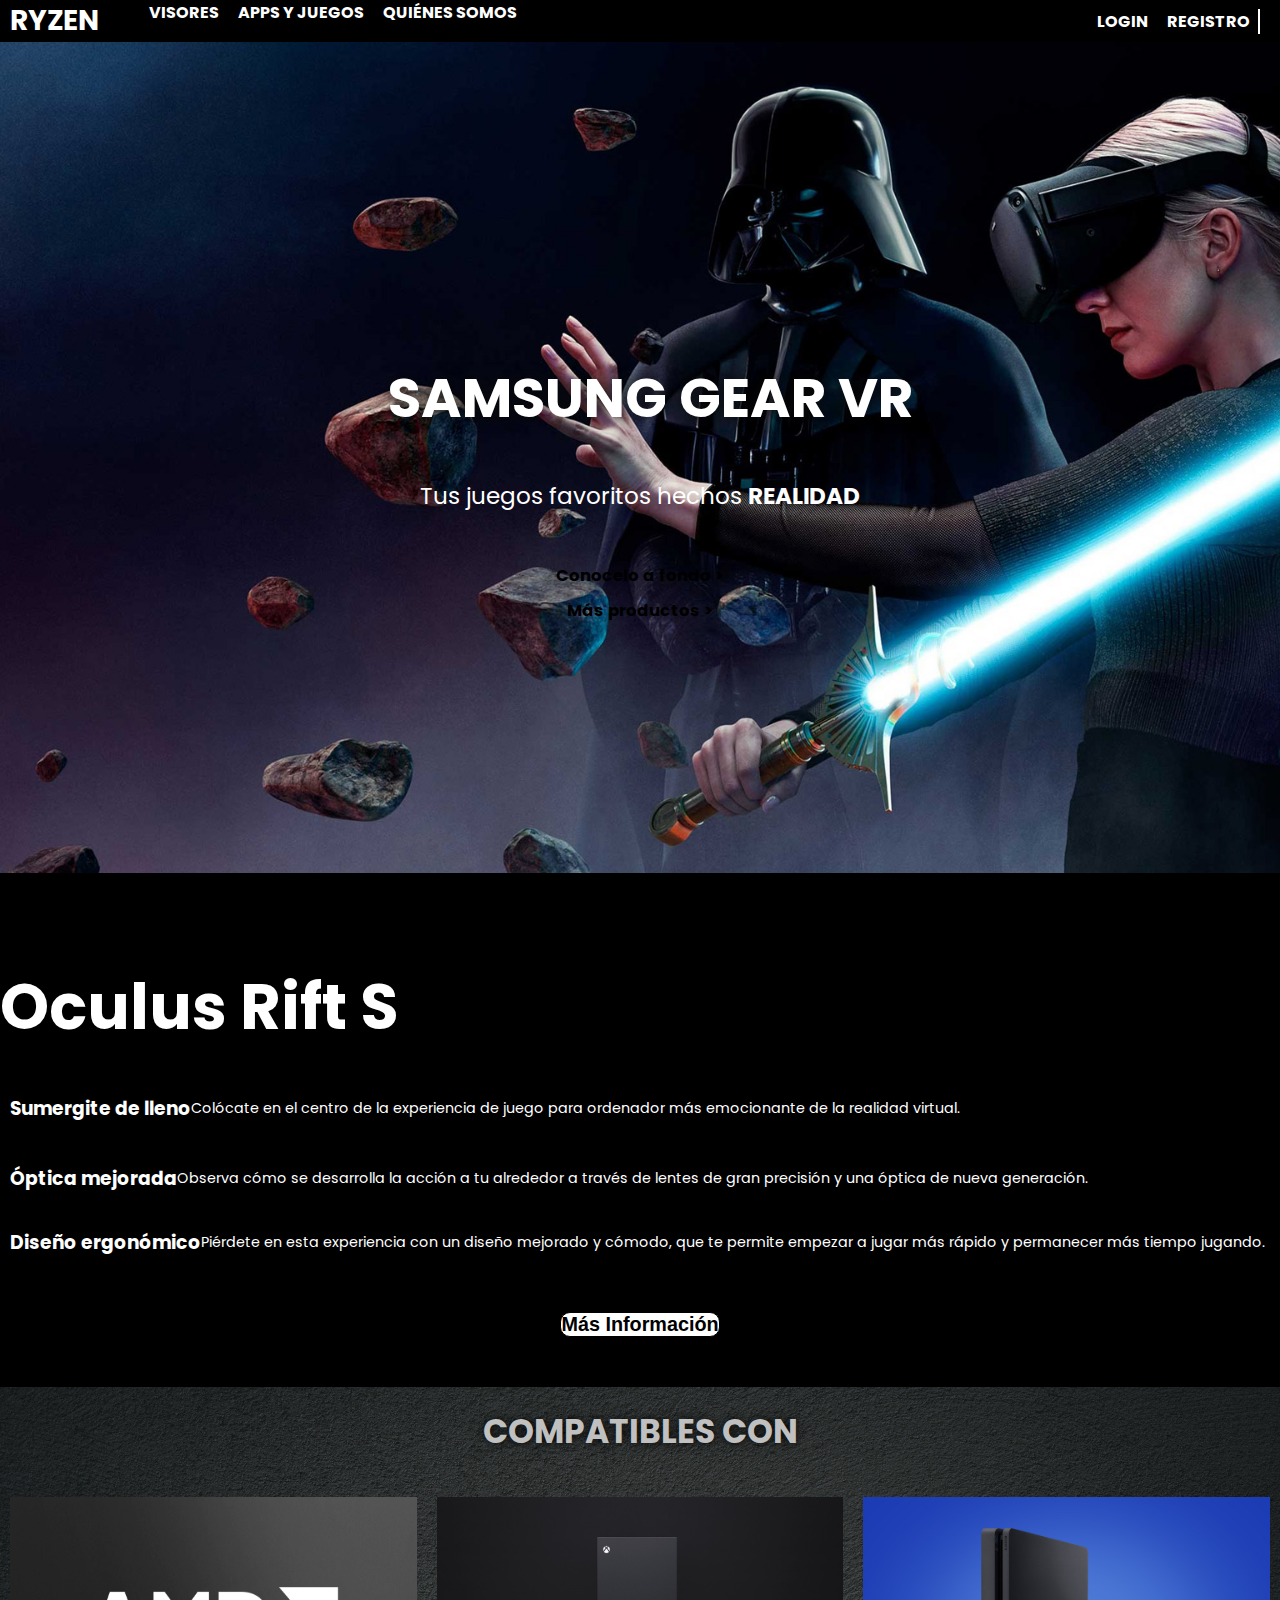
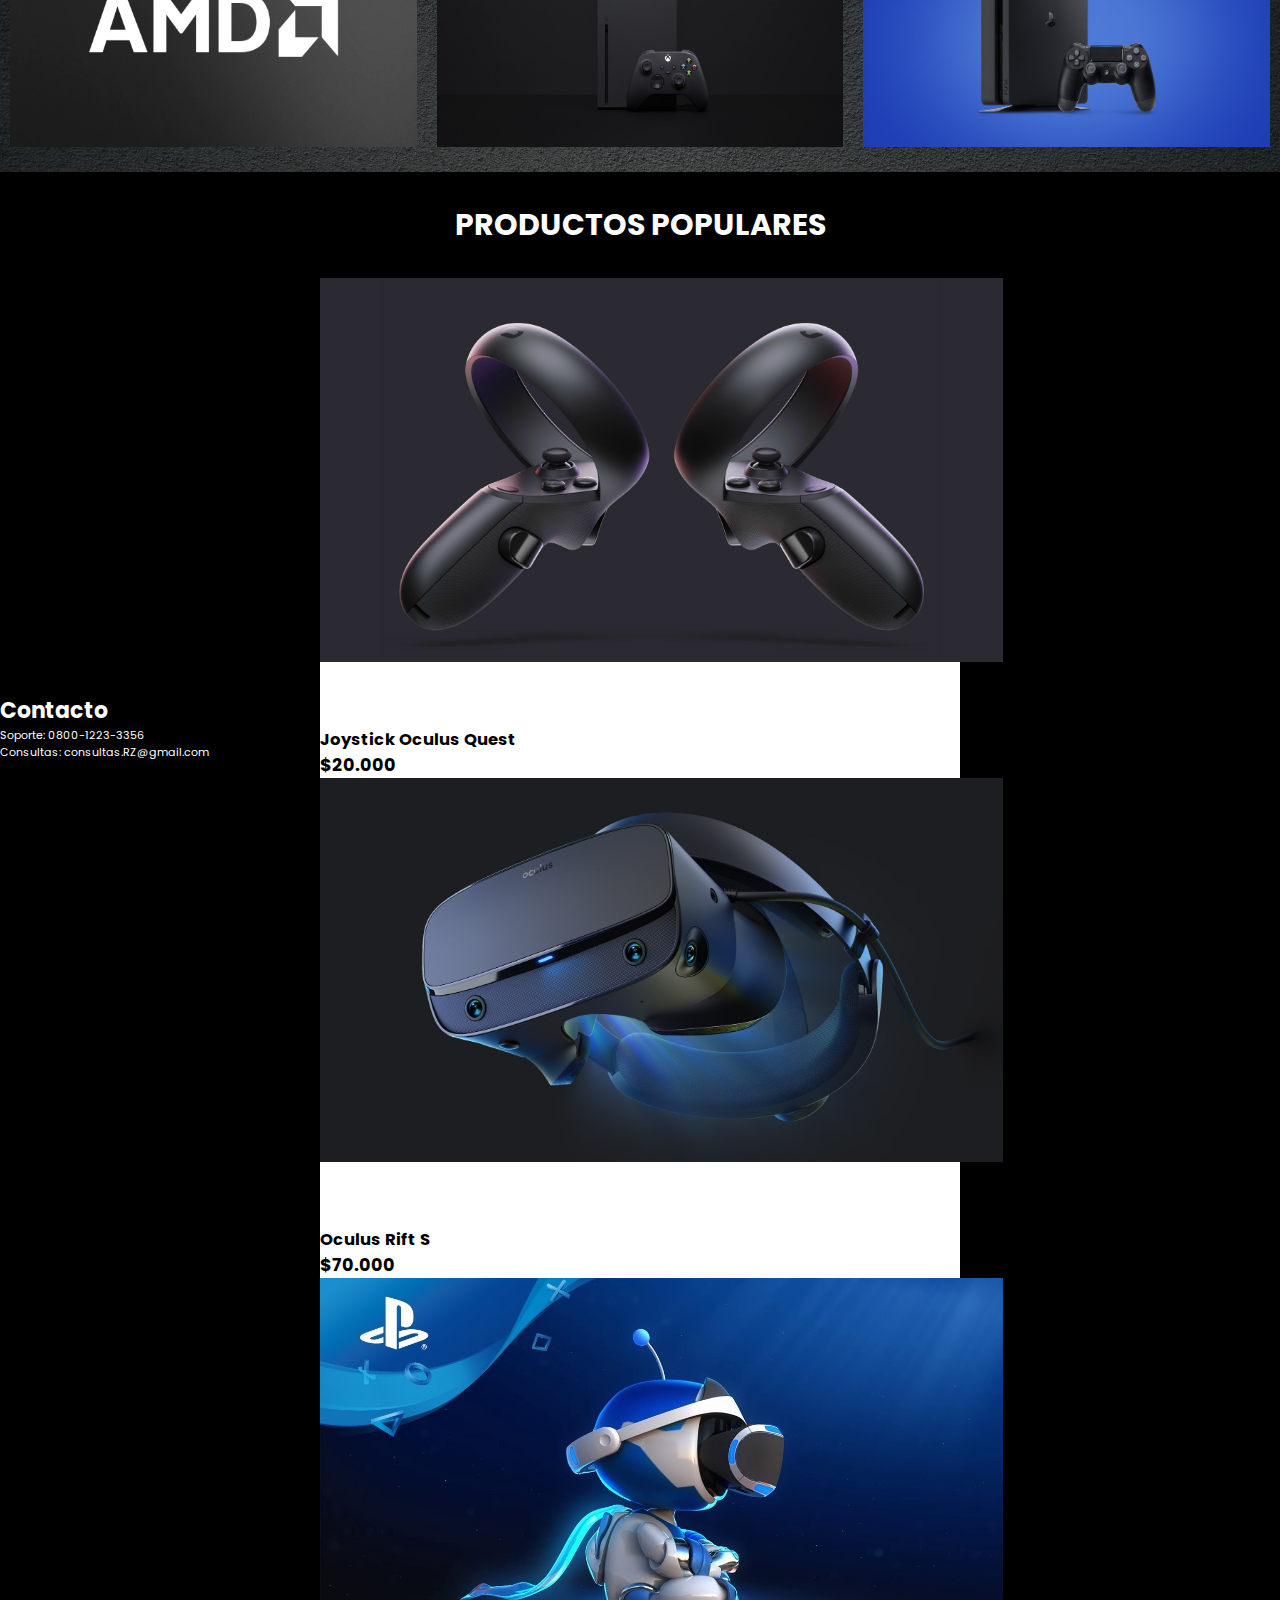
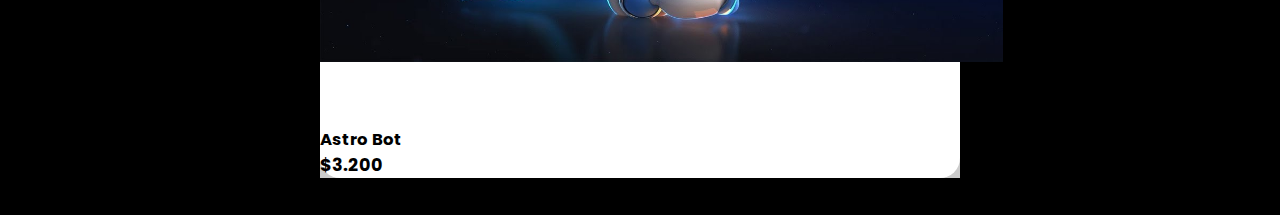
==== index.html @ 1e0616d5 "Incluida página de categoría junto a un producto." ====
<!doctype html>
<html lang="es">

<head>
    <!-- Required meta tags -->
    <meta charset="utf-8">
    <meta name="viewport" content="width=device-width, initial-scale=1, shrink-to-fit=no">

    <!-- Bootstrap CSS -->
    <script src="https://kit.fontawesome.com/d92a2a2802.js" crossorigin="anonymous"></script>
    
    <link rel="stylesheet" href="https://stackpath.bootstrapcdn.com/bootstrap/4.5.0/css/bootstrap.min.css"
    integrity="sha384-9aIt2nRpC12Uk9gS9baDl411NQApFmC26EwAOH8WgZl5MYYxFfc+NcPb1dKGj7Sk" crossorigin="anonymous">
    
    <link href="https://fonts.googleapis.com/css2?family=Poppins:wght@400;700&display=swap" rel="stylesheet">

    <!-- GSAP -->
    <script src="https://cdnjs.cloudflare.com/ajax/libs/gsap/2.1.2/TweenMax.min.js"></script>
    
    <link rel="stylesheet" href="./public/css/styleHome2.css">
    
    <title>RYZEN | Home</title>
</head>

<body>
    <!-- Header -->
    <header class='desktop-header' id='hero'>
        <div class='container col-xl-11 cabecera'>
            <nav class='row navbar navegacion navbar-dark'>
    
                <span class='logo'>
                    <p style='margin-bottom: 0;'><a href='/'>RYZEN</a></p>
                </span>
                <ul style='margin-bottom: 0;'>
                    <li class='nav-item active'><a href='/productos/visores'>VISORES</a></li>
                    <li class='nav-item'><a href='/productos/aplicaciones'>APPS Y JUEGOS</a></li>
                    <li class='nav-item'><a href='/quienes-somos'>QUIÉNES SOMOS</a></li>
                    <div class='underbar'></div>
                </ul>
            </nav>
            <span class='dos'>
                <span class='registro'>
                    <li><a href='/login'>LOGIN</a></li>
                    <li><a href='/registro'>REGISTRO</a></li>
                </span>
                <span class='iconos'>
                    <i class='fas fa-search' id='icon-search'></i>
                    <a href='/carrito'><i class='fas fa-shopping-cart'></i></a>
                </span>
            </span>
        </div>
    </header>
    
    <div id='container-search'>
        <input type='text' id='input-search' placeholder='¿Qué estás buscando?'>
    </div>
    
    <div id='box-search'>
        <ul>
            <li><a href='/productos/visores'><span class='iconos'><i class='fas fa-search'></i></span>Visores</a></li>
            <li><a href='/productos/aplicaciones'><span class='iconos'><i class='fas fa-search'></i></span>Aplicaciones</a>
            </li>
            <li><a href='/productos/aplicaciones'><span class='iconos'><i class='fas fa-search'></i></span>Juegos</a></li>
            <li><a href='/carrito'><span class='iconos'><i class='fas fa-search'></i></span>Carrito</a></li>
            <li><a href='/login'><span class='iconos'><i class='fas fa-search'></i></span>Login</a></li>
            <li><a href='/registro'><span class='iconos'><i class='fas fa-search'></i></span>Registro</a></li>
            <li><a href='/perfil'><span class='iconos'><i class='fas fa-search'></i></span>Perfil</a></li>
            <li><a href='/quienes-somos'><span class='iconos'><i class='fas fa-search'></i></span>Quienes Somos</a></li>
            <li><a href='/productos/1'><span class='iconos'><i class='fas fa-search'></i></span>Acer OJO 500</a></li>
            <li><a href='/productos/2'><span class='iconos'><i class='fas fa-search'></i></span>Oculus Rift S</a></li>
            <li><a href='/productos/3'><span class='iconos'><i class='fas fa-search'></i></span>Samsung Gear VR</a></li>
            <li><a href='/productos/4'><span class='iconos'><i class='fas fa-search'></i></span>Joystick Oculus Touch</a>
            </li>
            <li><a href='/productos/5'><span class='iconos'><i class='fas fa-search'></i></span>Astro Bot</a></li>
        </ul>
    </div>
    
    <div id='cover-container-search'>
    
    </div>

    <header class='mobile-header' id='hero'>
    
        <nav class='mobileNavbar navbar navbar-expand-lg'>
            <!-- navbar-light bg-light -->
            <a class='navbar-brand navLogo' href='/'>RYZEN</a>
    
            <span class='iconos' id='iconoMb'>
                <i class='fas fa-search' id='icon-search-mb'></i>
            </span>
    
            <button class='navbar-toggler' type='button' data-toggle='collapse' data-target='#navbarSupportedContent'
                aria-controls='navbarSupportedContent' aria-expanded='false' aria-label='Toggle navigation'>
                <i class='fas fa-bars'></i>
            </button>
    
            <div class='collapse navbar-collapse' id='navbarSupportedContent'>
                <ul class='navbar-nav mr-auto'>
                    <li class='nav-items active'>
                        <i class='fas fa-home'></i><a class='nav-link' href='/'>HOME <span
                                class='sr-only'>(current)</span></a>
                    </li>
                    <li class='nav-items'>
                        <i class='fas fa-sign-in-alt'></i><a class='nav-link' href='/login'>LOGIN</a>
                    </li>
                    <li class='nav-items'>
                        <i class='fas fa-user-plus'></i><a class='nav-link' href='/registro'>REGISTRO</a>
                    </li>
                    <li class='nav-items'>
                        <i class='fas fa-vr-cardboard'></i><a class='nav-link' href='categories-visors.html'>VISORES</a>
                    </li>
                    <li class='nav-items'>
                        <i class='fas fa-gamepad'></i><a class='nav-link' href='/productos/aplicaciones'>APPS Y JUEGOS</a>
                    </li>
                    <li class='nav-items'>
                        <i class='fas fa-briefcase'></i><a class='nav-link' href='/quienes-somos'> QUIÉNES SOMOS</a>
                    </li>
                    <li class='nav-items'>
                        <i class='fas fa-shopping-cart'></i><a class='nav-link' href='/carrito'> CARRITO</a>
                    </li>
                </ul>
            </div>
        </nav>
    </header>
    <div id='container-search-mb'>
        <input type='text' id='input-search-mb' placeholder='¿Qué estás buscando?'>
    </div>
    
    <div id='box-search-mb'>
        <ul>
            <li><a href='categories-visors.html'><span class='iconos'><i class='fas fa-search'></i></span>Visores</a></li>
            <li><a href='/productos/aplicaciones'><span class='iconos'><i class='fas fa-search'></i></span>Aplicaciones</a>
            </li>
            <li><a href='/productos/aplicaciones'><span class='iconos'><i class='fas fa-search'></i></span>Juegos</a></li>
            <li><a href='/carrito'><span class='iconos'><i class='fas fa-search'></i></span>Carrito</a></li>
            <li><a href='/login'><span class='iconos'><i class='fas fa-search'></i></span>Login</a></li>
            <li><a href='/registro'><span class='iconos'><i class='fas fa-search'></i></span>Registro</a></li>
            <li><a href='/perfil'><span class='iconos'><i class='fas fa-search'></i></span>Perfil</a></li>
            <li><a href='/quienes-somos'><span class='iconos'><i class='fas fa-search'></i></span>Quienes Somos</a></li>
            <li><a href='/productos/1'><span class='iconos'><i class='fas fa-search'></i></span>Acer OJO 500</a></li>
            <li><a href='/productos/2'><span class='iconos'><i class='fas fa-search'></i></span>Oculus Rift S</a></li>
            <li><a href='/productos/3'><span class='iconos'><i class='fas fa-search'></i></span>Samsung Gear VR</a></li>
            <li><a href='/productos/4'><span class='iconos'><i class='fas fa-search'></i></span>Joystick Oculus Touch</a>
            </li>
            <li><a href='/productos/5'><span class='iconos'><i class='fas fa-search'></i></span>Astro Bot</a></li>
        </ul>
    </div>
    
    <div id='cover-container-search-mb'>
    
    </div>
    <!-- /Header -->

    <!--home-->

    
    <!--banner-->
    <section class="firstContainer  container tamano-container">
        <div class="row">
            <div class="firstContainerRow col-12">
                <div class="firstContainerInfo col-lg-6">
                    <p class="banner-title"><i class="fas fa-vr-cardboard bannerIcon"></i>SAMSUNG GEAR VR</p>
                    <p class="col-12 col-lg-12 banner-txt">Tus juegos favoritos hechos <span style='font-weight: bold; color: white;'>REALIDAD</span></p>
                    <div class="banner-mi-container col-12 col-lg-12">
                        <span class="banner-mi col-6"><a href="/productos/3">Conocelo a fondo ></a></span>
                        <span class="banner-mi col-6"><a href="/productos/visores">Más productos ></a></span>
                    </div>
                </div>
                <div class="firstContainerImg">
                <img class="banner-img col-12 " /*src="./img/gearvrblack3.webp"*/ alt="">
                </div>
            </div>
        </div>
    </section>
    <!-- Producto Nuevo -->
    <section class="secondContainer container">
        <div class="row">
            <img class="col-12 col-md-8 col-lg-6" src="https://i.pinimg.com/originals/ff/bc/ae/ffbcae664c8200fb9d334b8973d6cc54.png" alt="">
            <div class="secondContainerInfo col-12 col-lg-6">
                <p class="producto-home-nom col-12">Oculus Rift S</p>
                <div class="secondDescription">
                    <div class="secondDescriptionContainers">
                    <h4 class="secondDescriptionTitles col-12">Sumergite de lleno</h4>
                    <p class="col-10">Colócate en el centro de la experiencia de juego para ordenador más emocionante de la realidad virtual.</p>
                    <img src="./img/visorIcon.png" class="secondContainerIcons col-2" alt=""><br>
                    </div>
                    <div class="secondDescriptionContainers"> 
                    <h4 class="secondDescriptionTitles col-12">Óptica mejorada</h4>
                    <p class="col-10">Observa cómo se desarrolla la acción a tu alrededor a través de lentes de gran precisión y una óptica de nueva generación.</p>
                    <img src="./img/eyeIcon.png" class="secondContainerIcons col-2" alt=""><br>
                    </div>
                    <div class="secondDescriptionContainers">
                    <h4 class="secondDescriptionTitles col-12">Diseño ergonómico</h4>
                    <p class="col-10">Piérdete en esta experiencia con un diseño mejorado y cómodo, que te permite empezar a jugar más rápido y permanecer más tiempo jugando.</p>
                    <img src="./img/joystickIcon.png" class="secondContainerIcons col-2" alt="">
                    </div>
                </div><br>
                <div class="btn-mf">
                    <a href="/productos/2"><button type="button" class="btn btn-mi">Más Información</button></a>
                </div>
            </div>
        </div>
    </section>
    <!-- Compatibilidad -->
    <section class="container tamano-container compatibilidad">
        <div class="compatibleContainer">
            <div>
                <h2 class="subH2">Compatibles con</h2>
            </div>
            <div class="content-1">
                <div class="card">
                    <div class="imgBx" data-text="PC">
                        <img src="./public/img/AMD.webp">
                    </div>
                </div>
                <div class="card">
                    <div class="imgBx" data-text="PC">
                        <img src="./public/img/xboxfront1.jpg">
                    </div>
                </div>
                <div class="card">
                    <div class="imgBx" data-text="PC">
                        <img src="./public/img/NEWPS4.jpg">
                    </div>
                </div>
            </div>
        </div>
    </section>
    
    <!--Carrusel-->
    <section class="container carouselContainer tamano-container">
        <h2 class="subH2">Productos Populares</h2>
        <div class="carouselIndex">
            <div id="carouselExampleCaptions" class="carousel slide" data-ride="carousel">
                <ol class="carousel-indicators">
                    <li data-target="#carouselExampleCaptions" data-slide-to="0" class="active"></li>
                    <li data-target="#carouselExampleCaptions" data-slide-to="1"></li>
                    <li data-target="#carouselExampleCaptions" data-slide-to="2"></li>
                </ol>
                <div class="carousel-inner tamano-container">
                    <div class="carousel-item active">
                        <img src="./public/img/T11.jpg" class="d-block w-100" alt="...">
                        <div class="carousel-caption">
                            <h2>Joystick Oculus Quest</h2>
                            <p>$20.000</p>
                        </div>
                    </div>
                    <div class="carousel-item">
                        <img src="./public/img/nuevoS.jpg" class="d-block w-100" alt="...">
                        <div class="carousel-caption">
                            <h2>Oculus Rift S</h2>
                            <p>$70.000</p>
                        </div>
                    </div>
                    <div class="carousel-item">
                        <img src="./public/img/astrobot11.jpg" class="d-block w-100" alt="...">
                        <div class="carousel-caption">
                            <h2>Astro Bot</h2>
                            <p>$3.200</p>
                        </div>
                    </div>
                </div>
                <a class="carousel-control-prev" href="#carouselExampleCaptions" role="button" data-slide="prev">
                    <span class="carousel-control-prev-icon" aria-hidden="true"></span>
                    <span class="sr-only">Previous</span>
                </a>
                <a class="carousel-control-next" href="#carouselExampleCaptions" role="button" data-slide="next">
                    <span class="carousel-control-next-icon" aria-hidden="true"></span>
                    <span class="sr-only">Next</span>
                </a>
            </div>
        </div>
    </section>

    <!--footer-->

    <section class='container contactContainer col-12'>
        <div class='row'>
            <div class='col-12 contactDiv'>
                <div class='contactData'>
                    <h2 class='contacto'>Contacto</h2>
                    <ul>
                        <li class='contactInfo'>Soporte: 0800-1223-3356</li>
                        <li class='contactInfo'>Consultas: consultas.RZ@gmail.com</li>
                    </ul>
                </div>
                <div class='redesData'>
                    <a class='linkIg' href='https://www.instagram.com/ryzen_vr/'>
                        <i class='fab fa-instagram'></i>
                    </a>
                    <a class='linkIg' href=''><i class='fab fa-twitter-square'></i></a>
                    <a class='linkIg' href=''><i class='fab fa-facebook-square'></i></a>
                </div>
            </div>
        </div>
    </section>

    <!--/footer-->

    <!-- Optional JavaScript -->
    <!-- jQuery first, then Popper.js, then Bootstrap JS -->
    
    <script src="https://code.jquery.com/jquery-3.5.1.slim.min.js"
    integrity="sha384-DfXdz2htPH0lsSSs5nCTpuj/zy4C+OGpamoFVy38MVBnE+IbbVYUew+OrCXaRkfj"
    crossorigin="anonymous"></script>
    <script src="https://cdn.jsdelivr.net/npm/popper.js@1.16.0/dist/umd/popper.min.js"
    integrity="sha384-Q6E9RHvbIyZFJoft+2mJbHaEWldlvI9IOYy5n3zV9zzTtmI3UksdQRVvoxMfooAo"
    crossorigin="anonymous"></script>
    <script src="https://stackpath.bootstrapcdn.com/bootstrap/4.5.0/js/bootstrap.min.js"
    integrity="sha384-OgVRvuATP1z7JjHLkuOU7Xw704+h835Lr+6QL9UvYjZE3Ipu6Tp75j7Bh/kR0JKI"
    crossorigin="anonymous"></script>
    <script src="./public/js/home.js"></script>
    <script src="./public/js/search.js"></script>


    <script text="text/javascript">

        TweenMax.from('.container.col-xl-11.cabecera', 2, {
            delay: 0.5,
            opacity: 0,
            scale: 0,
            ease: Power3.easeInOut
        });

        TweenMax.from('.banner-title', 2, {
            delay: 0.8,
            opacity: 0,
            x: -50,
            ease: Expo.easeInOut
        })

        TweenMax.from('.sub-headline', 2, {
            delay: 0.8,
            // opacity: 0,
            // x: 20,
            //width: 0,
            scale: 0,
            ease: Power3.easeInOut
        });

        TweenMax.from('.btn.cta-btn', 2, {
            delay: 0.5,
            opacity: 0,
            scale: 0,
            ease: Power3.easeInOut
        })

        TweenMax.from('.col-12.col-lg-12.banner-txt', 2, {
            delay: 0.8,
            opacity: 0,
            y: -20,
            ease: Expo.easeInOut
        });

        TweenMax.from('.banner-mi.col-6', 2, {
            delay: 0.8,
            opacity: 0,
            y: 20,
            ease: Expo.easeInOut
        });

        TweenMax.from('.last-title', 2, {
            delay: 0.8,
            opacity: 0,
            y: 20,
            ease: Expo.easeInOut
        })

    </script>

</body>
</html>
---- public/css/styleHome2.css ----
* {
    list-style: none;
    padding: 0;
    margin: 0;
    box-sizing: border-box;
    color: black;
}

a:link, a:visited, a:active {
    text-decoration:none;
}

body {
    background: black;
    background-attachment: fixed;
    font-family: 'Poppins', sans-serif;
    scroll-behavior: smooth;
    /*cursor: none;*/
}

html{
    font-size: 11px;
}

/* Cards */

.card{
    position: relative;
    height: 250px;
    background: #fff;
    display: flex;
    width: 45%;
    margin: 10px;
}

.card .imgBx{
    /*position: absolute;*/
    top: 0;
    left: 0;
    width: 100%;
    height: 100%;
    background: #333;
    /* z-index: 1; */
    display: flex;
    justify-content: center;
    align-items: center;
    overflow: hidden;
    transition: 0.5s ease-in-out;
}


.card .imgBx:before{
    /*content: attr(data-text);*/
    position: absolute;
    bottom: 0;
    left: 0;
    width: 100%;
    text-align: center;
    font-size: 6em;
    color: rgba(255, 255, 255, .05);
    font-weight: 700;
}

.card .imgBx img{
    width: 100%;
    height: 100%;
}

/*.card .content{
    position: absolute;
    right: 0;
    width: calc(100% - 75px);
    height: 100%;
    padding: 20px;
    display: flex;
    justify-content: center;
    align-items: center;
}*/

.content-1{
    display: flex;
}

@media (max-width: 992px){
    /*.container{
        width: 100%;
        flex-direction: column;
        align-items: center;
    }*/
    .card{
       width: 400px; 
    }
}

@media (max-width: 768px){
   .card{
       /* max-width: 300px; */
       width: 100%;
       flex-direction: column;
       height: auto;
   }
   .card .imgBx{
       position: relative;
   }
   .card .imgBx,
   .card:hover .imgBx{
       width: 100%;
       height: 200px;
       left: 0;
   }
   .container .card .content{
      position: relative;
      width: 100%; 
   }
}

/* Cursor Estiles */

.cursor{
    position: fixed;
    width: 50px;
    height: 50px;
    border: 2px solid #fff;
    border-radius: 50%;
    left: 0;
    top: 0;
    pointer-events: none;
    transform: translate(-50%, -50%);
    transition: .1s;
}

.cursor2{
    position: fixed;
    width: 8px;
    height: 8px;
    background-color: #fff;
    border-radius: 50%;
    left: 0;
    top: 0;
    pointer-events: none;
    transform: translate(-50%, -50%);
    transition: .15s;
}

/*.container.tamano-container.compatibilidad:hover ~ .cursor{
    background-color: transparent;
    border-color: black;
}    
.container.tamano-container.compatibilidad:hover ~ .cursor2{
    background-color: black;
}*/

@keyframes fadeIn {
0% {opacity:0;}
100% {opacity:1;}
}

/* DESKTOP HEADER BEGINS */

.cabecera {
    display: flex;
    flex-wrap: wrap;
    justify-content: space-between;
    font-weight: bold;
    color: white;
    font-size: 16px;
}

.cabecera a{
    color: white;
    position: relative;
}

.cabecera p,li{
    font-family: 'Poppins', sans-serif;
     color: white;
}

.cabecera p{
    font-size: 28px;
}

.logo{
    margin-left: 10px;
}

.logo a{
    text-decoration: none;
}

.navegacion {
    display: flex;
}

.navegacion ul li{
    justify-content: center;
}
.navegacion li a::after, .navegacion li a::before {
        content: "";
        position: absolute;
        bottom: -3px;
        width: 0;
        height: 1.5px;
        margin: 5px 0 0;
        transition: all 0.2s ease-in-out;
        transition-duration: 0.5s;
        opacity: 0;
        background: rgba(255,255,255,0.9);
}
.navegacion li a::after {
        right: 0;
}
.navegacion li a::before {
        left: 0;
}
.navegacion li a:hover::before{
        width: 50%;
        opacity: 1;
}
.navegacion li a:hover::after{
        width: 50%;
        opacity: 1;
}
.navegacion li{
    list-style: none;
    display: inline;
    padding: 8px;
    text-align: center;
}

.registro li{
    list-style: none;
    display: inline-flex;
    padding: 8px;
}

div .dos{
    display: inline-flex;
    /*margin-top: -11px;*/
    align-items: center;
}

div .iconos{
    border-left: 2px solid white;
    /*margin-left: 10px;*/
}

div .iconos i{
    margin-left: 10px;
}

.iconos i{
    color: white;
}

/*Buscador*/

#container-search{
    position: fixed;
    top: -84px; 
    width: 100%;
    background-color: black;
    padding: 20px;
    z-index: 9;
    transition: all 600ms;
}

#container-search input{
    display: block;
    width: 100%;
    margin: auto;
    padding: 10px;
    font-size: 12px;
    outline: 0;
}

#icon-search{
    cursor: pointer;
}

#box-search{
    position: fixed;
    top: 130px;
    width: 100%;
    z-index: 8;
    background-color: black;
    display: none;
}

#box-search li a{
    display: block;
    width: 100%;
    color: white;
    padding: 12px 20px;
}

#box-search li a:hover{
    background-color: grey;
}

#box-search li a i{
    margin-right: 5px;
}

#cover-container-search{
    width: 100%;
    height: 100%;
    position: fixed;
    left: 0;
    background: rgba(0, 0, 0, 0.5);
    z-index: 7;
    display: none;
}


/* DESKTOP HEADER ENDS */

/* MOBILE HEADER */
.mobile-header{
    display: none;
}

.mobileNavbar{
    background: black;
    font-size: 16px;
    font-weight: bolder;
}

.mobileNavbar a{
    color: white;
}

.navLogo{
    font-size: 28px;
    font-weight: bold;
    padding: 0;
    margin: 0;
    text-decoration: none;
    margin-left: 10px;
}

.navbar-nav{
    margin-left: 10px;
}

.navbar-toggler{
    margin-right: px;
}

.fa-bars{
    background: black;
    font-size: 25px;
    color: white;
}

.nav-items{
    display: flex;
    align-items: center;
}

.nav-items a{
    margin-left: 10px;
}

.nav-items i{
    color: white;
}

.userLogged{
    text-transform: uppercase;
}

#container-search-mb {
    position: fixed;
    top: -84px; 
    width: 100%;
    background-color: black;
    padding: 20px;
    z-index: 9;
    transition: all 600ms;
}

#container-search-mb input {
    display: block;
    width: 100%;
    margin: auto;
    padding: 10px;
    font-size: 12px;
    outline: 0;
}

#icon-search-mb {
    cursor: pointer;
}

#iconoMb {
    position: relative;
    margin-left: auto;
}

#box-search-mb {
    position: fixed;
    top: 130px;
    width: 100%;
    z-index: 8;
    background-color: black;
    display: none;
}

#box-search-mb li a{
    display: block;
    width: 100%;
    color: white;
    padding: 12px 20px;
}

#box-search-mb li a:hover{
    background-color: grey;
}

#box-search-mb li a i{
    margin-right: 5px;
}

#cover-container-search-mb{
    width: 100%;
    height: 100%;
    position: fixed;
    left: 0;
    background: rgba(0, 0, 0, 0.5);
    z-index: 7;
    display: none;
}
/* MOBILE HEADER ENDS */


/* .contactContainer{
    margin-top: 20px;
    margin-bottom: 20px;
    padding-top: 15px;
    padding-bottom: 15px;
    max-width: 95%;
} */

.contactDiv {
    display: flex;
    flex-wrap: wrap;
    align-items: center;
    justify-content: space-between;
}
.contactContainer{
    padding-top:10px;
}
.iconoIg {
    height: 90px;
    width: 90px;
}

.tamano-container {
    background-color: white;
    border-radius: 20px;
    margin-bottom: 20px;
    padding-bottom: 15px;
    color: black;
    max-width: 100%;
    border-radius: 0px;
}

.tamano-container ul li{
    color: black;
}

.firstContainer{
    background: url('../img/NEWVR00.jpg');
    background-attachment: fixed;
    background-position: center;
    background-size: cover;
    padding-top: 15px;
}

.firstContainerRow{
    display: flex;
    flex-direction: row-reverse;
    flex-wrap: wrap-reverse;
    width: 100vw;
    justify-content: center;
    align-content: center;
    height: 86vh;
}

.firstContainerInfo{
    width: 100vw;
}

.firstContainerImg{
    display: flex;
    justify-content: center;
    align-items: center;
}

.firstContainerImg img{
    width: 100%;
}

.bannerIcon{
    color: white;
    margin-right: 20px;
    display: none !important;
}

.banner-txt {
    color: white;
    text-align: center;
    font-size: 1.8rem;
    width: 100vw;
}

.banner-title{
    text-align: center;
    font-weight: bold;
    font-size: 2.7rem;
    padding-top: 5%;
    color: white;
    text-shadow: 0 0 15px #0a0a0a;
}

.banner-mi{
    display: block;
    width: 100vw;
    font-size: 10px;
    text-align: center;
}

.banner-mi-container{
    display: flex;
    flex-wrap: wrap;
    width: 100vw;
}

.banner-mi a{
    /* color: rgb(86, 158, 230); */
    /*color: rgb(21, 90, 160);*/
    font-weight: bold;
    width: 100vw;
    /* background: rgba(0, 0, 0, 0.1);
    border-radius: 10px;
    padding: 10px; */
    /* text-shadow: 0 0 5px white; */
}

.secondContainerInfo{
    display: flex;
    flex-wrap: wrap;
}

.producto-home-nom {
    text-align: right;
    font-size: 4rem; 
    color: white;
    font-weight: bold;
    margin-top: 20px;
    margin-bottom: 20px;
    display: flex;
    justify-content: center;
}

.secondDescription{
    color: white;
    text-align: justify;
    font-size: 1.2rem;
    display: flex;
    flex-wrap: wrap;
    align-items: center;
}

.secondDescriptionContainers{
    display: flex;
    flex-wrap: wrap;
    align-items: center;
    padding: 10px;
    margin-top: 5px;
    margin-bottom: 5px;
}
.secondDescriptionContainers p{
    margin-bottom: 0px;
}

.secondDescriptionTitles{
    color: white;
    text-align: center;
    font-weight: bold;
    font-size: 1.7rem;
}

.secondContainerIcons{
    border-radius: 50%;
    padding: 10px;
    /* border: 2px solid grey; */
    display: flex;
}

.secondDescription p{
    color: white;
}

.producto-home-desc {
    color: black;
}

.compatibilidad {
    color: black;
    margin-top: 20px;
    background: white;
    margin-bottom: 0px;
    padding-left: 0px;
    padding-right: 0px;
    background: URL('../img/background11.jpg');
    background-size: cover;
}

.carouselContainer{
    background: url('../img/background2.jpg');
    background-attachment: fixed;
    background-position: center;
    background-size: cover;
    margin-bottom: 0px;
}

.carouselIndex{
    width: 50vw;
    margin-left: auto;
    margin-right: auto;
}
.carouselIndex .tamano-container{
    padding-bottom: 0px;
}
.carousel-inner{
    background-color: #fff;
    border-radius: 20px;
}

.fa-star{
    color: white;
}

.carouselContainer .subH2{
    color: white;
    padding-top: 30px;
    width: 100%;
    text-shadow: 0 0 18px #0a0a0a;
}

.carousel-caption h2, .carousel-caption p{
    font-weight: bold;
    font-size: rem;
    color: black;
    background: rgba(255, 255, 255, 0.8);
}

.carousel-caption{
    margin-top: 60px;
}

.subH2 {
    font-size: 3.7rem;
    text-align: center;
    font-weight: bold;
    color: silver;
    margin-bottom: 3%;
    margin-bottom: 30px;
    padding-top: 20px;
    text-shadow: 0 0 10px black;
    text-transform: uppercase;
}

.contacto{
    text-align: left;
    font-size: 2rem; 
    color: white;
    font-weight: bold;
}

/* .contactInfo{
    font-size: 1.3rem;
} */

.producto-home-desc p {
    text-align: center;
}

/* Estilos de las fotos compatibles con */
 .col-4{
     object-fit: cover;
     border-radius: 10px;
}

 .col-12{
     object-fit: contain;
}


.btn-mf {
    display: block;
    width: 100vw;
    justify-content: center;
    text-align: center;
    align-self: center;
    align-items: center;
    align-content: center;
}

.btn-mi{
    font-size: 1.8rem;
    background: white;
    color: black;
    font-weight: bold;
    border: 1px solid black;
    border-radius: 10px;
}

.btn-mi:hover{
    background: black;
    color: white;
    border: 1px solid black;
    transition: all 0.3s ease 0s;
}

.carousel-item{
    color: black;
}

.carousel-item img{
    height: 30vw;
}

.linkIg .fab{
    color: white;
    font-size: 3.5rem;
    margin-right:5px;
}

/* Medias Queries */

@media (min-width: 320px){
    .subH2{
        font-size: 3rem;
    }
    .carouselContainer .subH2{
        font-size: 19px;
    }
}

@media (max-width: 337px){
    .producto-home-nom {
        font-size: 3.5rem;
        display: flex;
        justify-content: center;
    }   
    .secondDescription {
        font-size: 1.19rem;
    }
    .banner-mi{
        font-size: 0.93rem;
    }
}
@media (min-width:350px){
    .banner-title{
        font-size: 3rem;   
    }
    .banner-mi{
        font-size: 1.19rem;
    }
}
@media (max-width: 380px){
    .contactDiv {
        display: block;
        align-items: center;
    }
}

@media (min-width: 425px){
    .subH2{
        font-size: 3rem;
    }
    .carouselContainer .subH2{
        font-size: 26px;
    }
}

@media (max-width: 450px){
    .carouselIndex{
        width: 90vw;
    }
    .carousel-item img{
        height: 50vh;
    }
}

@media (min-width: 487px){
    .logo{
        margin-right: 3.7rem;
    }
    .carouselContainer .subH2{
        font-size: 30px;
    }
}

@media (max-width: 750px){
    .carousel-item img{
    width: 100vw;
}
    .content-1{
    align-items: center;
    flex-direction: column;
}
    .card .imgBx img {
        width: 100%;
    }
}
@media (max-width:991px){
    .mobile-header{
        display: block!important;
    }
    .desktop-header{
        display: none!important;
    }
    .secondDescriptionContainers{
    margin-top: 10px;
    margin-bottom: 10px;
    }
    .secondContainerIcons{
        padding: 0px;
    }
}

@media (min-width: 992px){
    .firstContainerRow{
        display: flex;
        flex-direction: initial;
        flex-wrap: initial;
        width: 100vw;
        height: 89vh;
    }
    .firstContainer row{
        margin-left: auto;
        margin-right: auto;
    }
    .firstContainerInfo{
        flex-direction: column;
        align-self: center;
    }
    .firstContainerInfo p{
        /*margin-top: 40px;*/
        margin-bottom: 40px;
    }
    .banner-mi{
        margin-top: 10px;
        font-size: 1.5rem;
    }
    .banner-mi a:hover{
    background: rgb(21, 90, 160);
    color: WHITE;
    text-shadow: 0 0 15px #00f3ff;
    text-decoration: none;
    border-radius: 10px;
    padding: 10px;
    transition: all 0.3s ease 0s;
    }
    .btn-mi:hover{
    transition: all 0.3s ease 0s;
    
    }
    .banner-title{
        font-size: 4.3rem;
    }
    .banner-txt{
        font-size: 1.9rem;
    }
    .secondDescription{
        font-size: 1.3rem;
        line-height: 2.5rem;
    }
    .secondDescriptionContainers:hover {
   
    background: rgba(255, 255, 255, 0.09);
    border-radius: 5px;
    }
    .secondDescriptionContainers:hover p{
    text-shadow: 0 0 5px white;
    }
    .producto-home-nom{
        font-size: 4.7rem;
    }
    .compatibleContainer{
    /*width: 50vw;*/
    margin-left: auto;
    margin-right: auto;
    }
    .compatible img{
        margin-left: auto;
        margin-right: auto;
    }
    .carouselContainer{
    height: 40vw;
}
}
@media (min-width: 1025px){
    .banner-title{
        font-size: 5rem;
    }
    .banner-txt{
        font-size: 2.1rem;
    }
    .bannerIcon{
    font-size: 4.5rem;
    display: inline !important;
    }
    .secondContainer{
        margin-top: 50px;
        margin-bottom: 50px;
    }
    .producto-home-nom{
        text-align: right;
        margin-bottom: 20px;
        font-size: 5.7rem;
        display: flex;
        justify-content: center;
    }
    .secondContainerIcons{
        margin-top: 10px;
        margin-bottom: 10px;
    }
    .cabecera {
    margin-top: auto;
    margin-bottom: auto;
    }
    .carousel-caption p{
        font-size: 1.6rem;
    }
}

@media (max-width: 320px){
    .content-1{
        flex-direction: column;
    }
}

/*@media (max-width: 1440px){
    .firstContainer{
        background-size: 100%;
    }
}*/
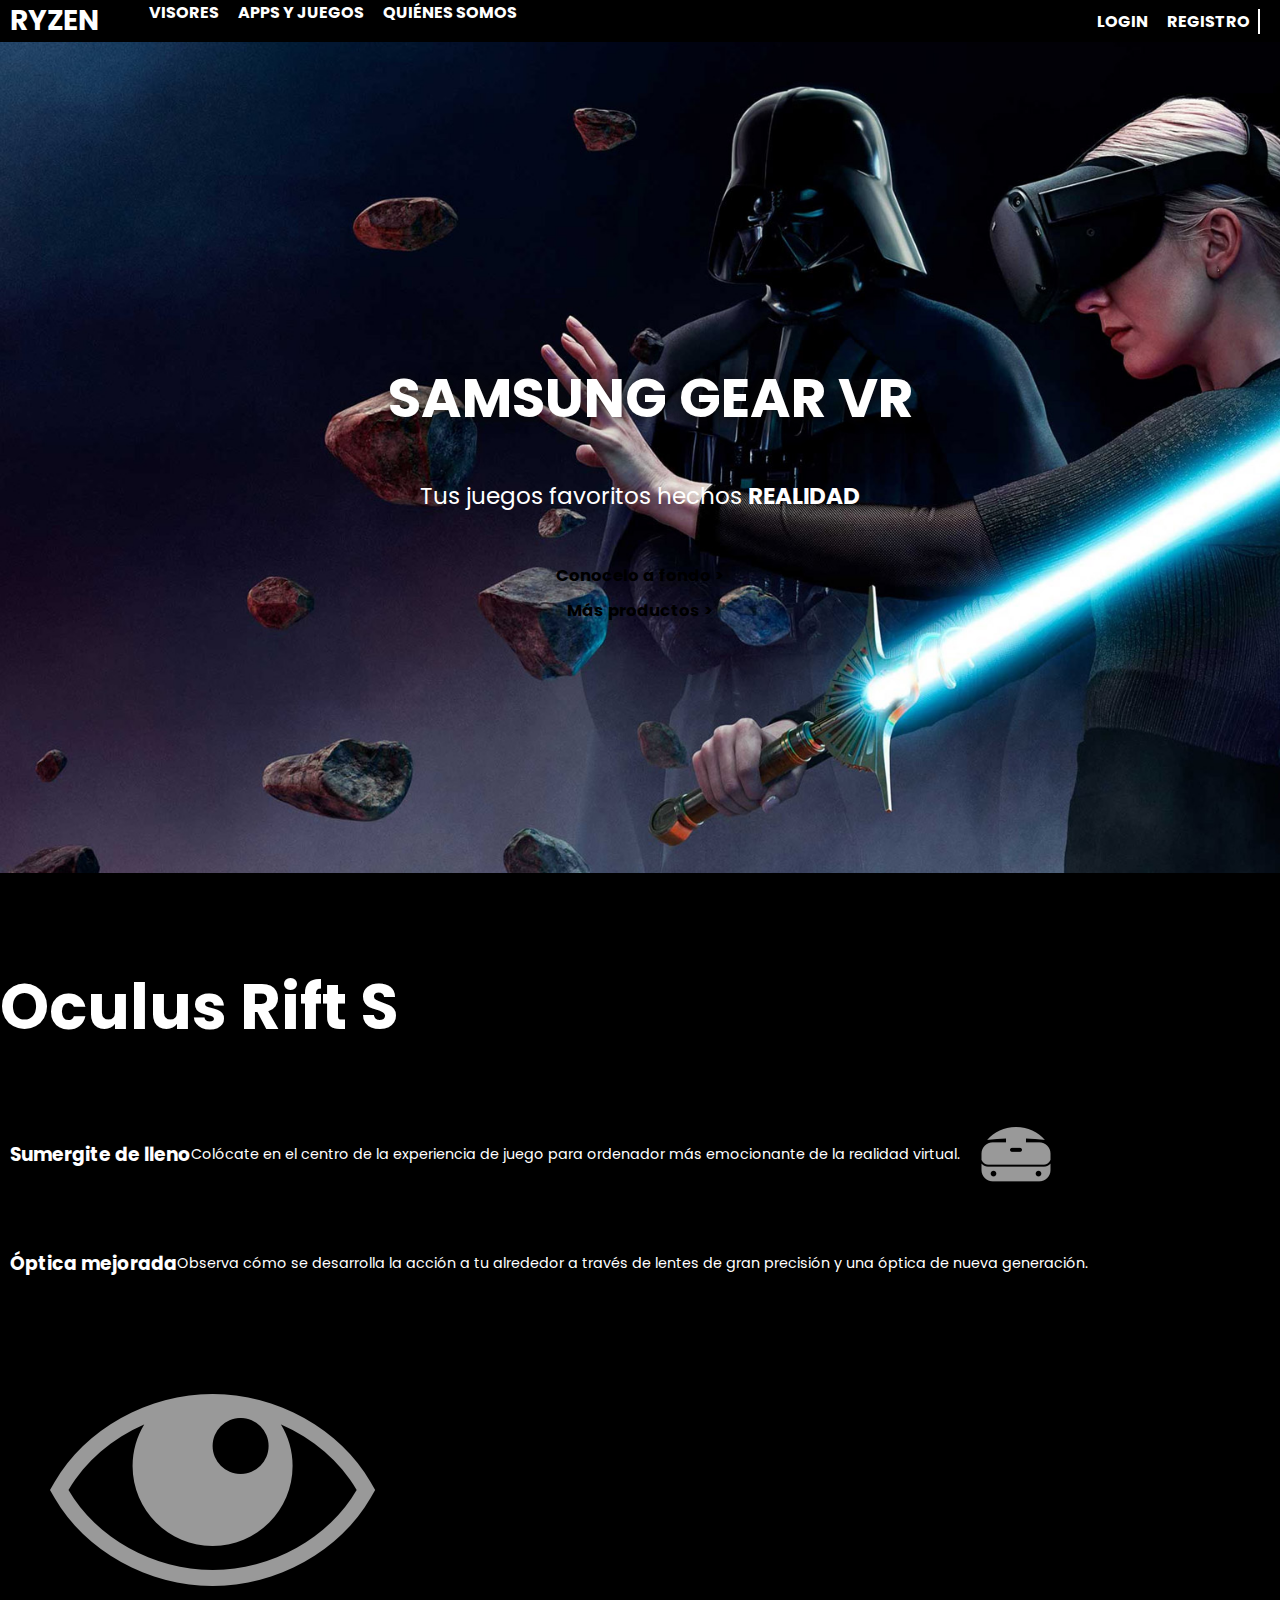
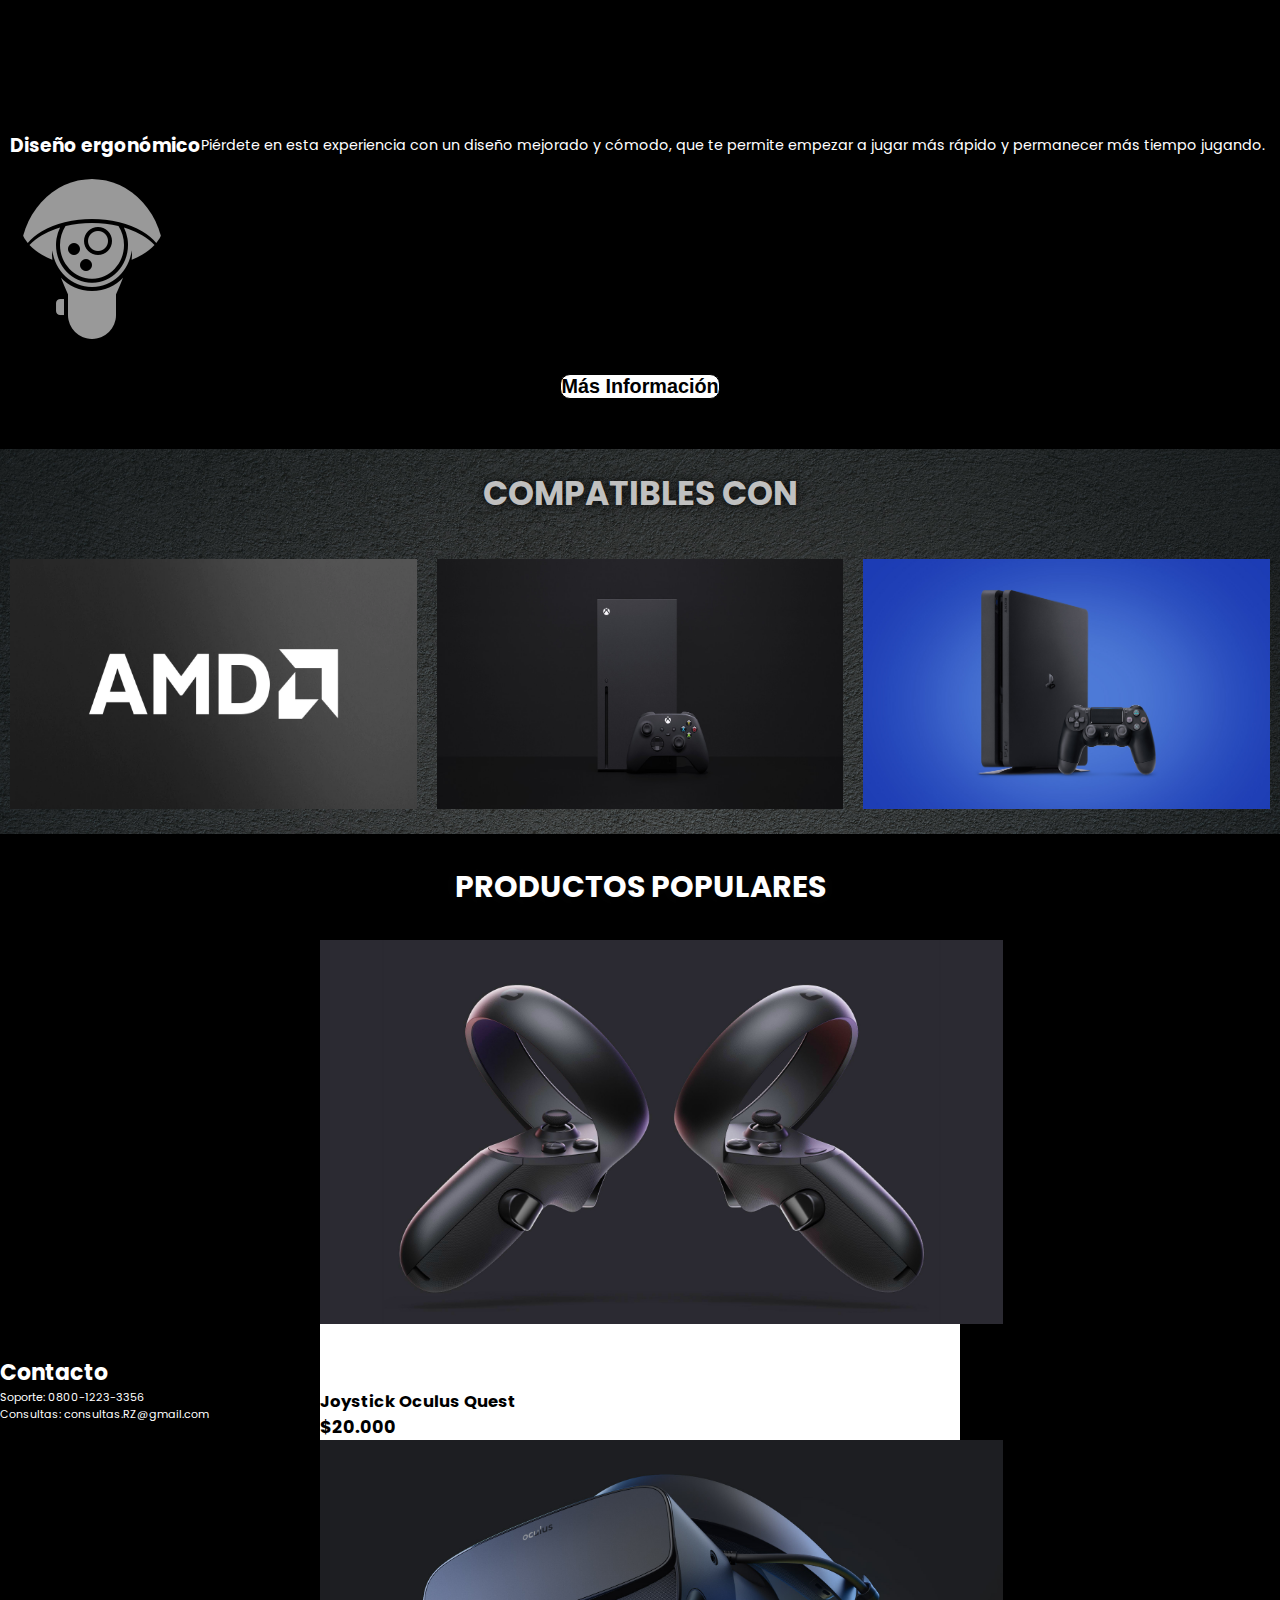
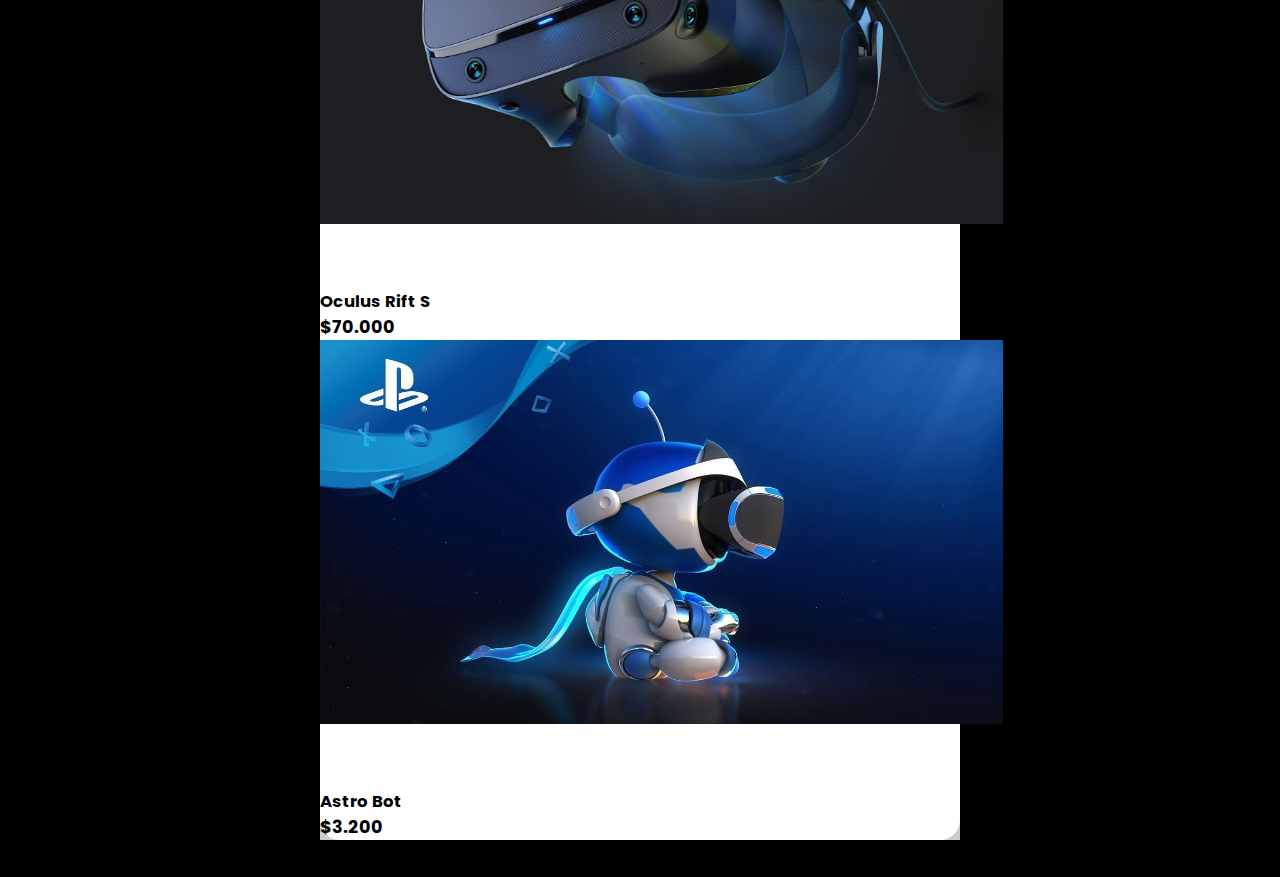
==== commit d7b755f5: "Cambios. Agregado producto Acer OJO." ====
--- a/index.html
+++ b/index.html
@@ -23,7 +23,9 @@
 </head>
 
 <body>
+
     <!-- Header -->
+    
     <header class='desktop-header' id='hero'>
         <div class='container col-xl-11 cabecera'>
             <nav class='row navbar navegacion navbar-dark'>
@@ -32,20 +34,20 @@
                     <p style='margin-bottom: 0;'><a href='/'>RYZEN</a></p>
                 </span>
                 <ul style='margin-bottom: 0;'>
-                    <li class='nav-item active'><a href='/productos/visores'>VISORES</a></li>
+                    <li class='nav-item active'><a href='categories-visors.html'>VISORES</a></li>
                     <li class='nav-item'><a href='/productos/aplicaciones'>APPS Y JUEGOS</a></li>
-                    <li class='nav-item'><a href='/quienes-somos'>QUIÉNES SOMOS</a></li>
+                    <li class='nav-item'><a href='about-us.html'>QUIÉNES SOMOS</a></li>
                     <div class='underbar'></div>
                 </ul>
             </nav>
             <span class='dos'>
                 <span class='registro'>
-                    <li><a href='/login'>LOGIN</a></li>
-                    <li><a href='/registro'>REGISTRO</a></li>
+                    <li><a href='login.html'>LOGIN</a></li>
+                    <li><a href='register.html'>REGISTRO</a></li>
                 </span>
                 <span class='iconos'>
                     <i class='fas fa-search' id='icon-search'></i>
-                    <a href='/carrito'><i class='fas fa-shopping-cart'></i></a>
+                    <a href='shopCart.html'><i class='fas fa-shopping-cart'></i></a>
                 </span>
             </span>
         </div>
@@ -57,15 +59,15 @@
     
     <div id='box-search'>
         <ul>
-            <li><a href='/productos/visores'><span class='iconos'><i class='fas fa-search'></i></span>Visores</a></li>
+            <li><a href='categories-visors.html'><span class='iconos'><i class='fas fa-search'></i></span>Visores</a></li>
             <li><a href='/productos/aplicaciones'><span class='iconos'><i class='fas fa-search'></i></span>Aplicaciones</a>
             </li>
             <li><a href='/productos/aplicaciones'><span class='iconos'><i class='fas fa-search'></i></span>Juegos</a></li>
-            <li><a href='/carrito'><span class='iconos'><i class='fas fa-search'></i></span>Carrito</a></li>
-            <li><a href='/login'><span class='iconos'><i class='fas fa-search'></i></span>Login</a></li>
-            <li><a href='/registro'><span class='iconos'><i class='fas fa-search'></i></span>Registro</a></li>
+            <li><a href='shopCart.html'><span class='iconos'><i class='fas fa-search'></i></span>Carrito</a></li>
+            <li><a href='login.html'><span class='iconos'><i class='fas fa-search'></i></span>Login</a></li>
+            <li><a href='register.html'><span class='iconos'><i class='fas fa-search'></i></span>Registro</a></li>
             <li><a href='/perfil'><span class='iconos'><i class='fas fa-search'></i></span>Perfil</a></li>
-            <li><a href='/quienes-somos'><span class='iconos'><i class='fas fa-search'></i></span>Quienes Somos</a></li>
+            <li><a href='about-us.html'><span class='iconos'><i class='fas fa-search'></i></span>Quienes Somos</a></li>
             <li><a href='/productos/1'><span class='iconos'><i class='fas fa-search'></i></span>Acer OJO 500</a></li>
             <li><a href='/productos/2'><span class='iconos'><i class='fas fa-search'></i></span>Oculus Rift S</a></li>
             <li><a href='/productos/3'><span class='iconos'><i class='fas fa-search'></i></span>Samsung Gear VR</a></li>
@@ -101,10 +103,10 @@
                                 class='sr-only'>(current)</span></a>
                     </li>
                     <li class='nav-items'>
-                        <i class='fas fa-sign-in-alt'></i><a class='nav-link' href='/login'>LOGIN</a>
-                    </li>
-                    <li class='nav-items'>
-                        <i class='fas fa-user-plus'></i><a class='nav-link' href='/registro'>REGISTRO</a>
+                        <i class='fas fa-sign-in-alt'></i><a class='nav-link' href='login.html'>LOGIN</a>
+                    </li>
+                    <li class='nav-items'>
+                        <i class='fas fa-user-plus'></i><a class='nav-link' href='register.html'>REGISTRO</a>
                     </li>
                     <li class='nav-items'>
                         <i class='fas fa-vr-cardboard'></i><a class='nav-link' href='categories-visors.html'>VISORES</a>
@@ -113,10 +115,10 @@
                         <i class='fas fa-gamepad'></i><a class='nav-link' href='/productos/aplicaciones'>APPS Y JUEGOS</a>
                     </li>
                     <li class='nav-items'>
-                        <i class='fas fa-briefcase'></i><a class='nav-link' href='/quienes-somos'> QUIÉNES SOMOS</a>
-                    </li>
-                    <li class='nav-items'>
-                        <i class='fas fa-shopping-cart'></i><a class='nav-link' href='/carrito'> CARRITO</a>
+                        <i class='fas fa-briefcase'></i><a class='nav-link' href='about-us.html'> QUIÉNES SOMOS</a>
+                    </li>
+                    <li class='nav-items'>
+                        <i class='fas fa-shopping-cart'></i><a class='nav-link' href='shopCart.html'> CARRITO</a>
                     </li>
                 </ul>
             </div>
@@ -132,11 +134,11 @@
             <li><a href='/productos/aplicaciones'><span class='iconos'><i class='fas fa-search'></i></span>Aplicaciones</a>
             </li>
             <li><a href='/productos/aplicaciones'><span class='iconos'><i class='fas fa-search'></i></span>Juegos</a></li>
-            <li><a href='/carrito'><span class='iconos'><i class='fas fa-search'></i></span>Carrito</a></li>
-            <li><a href='/login'><span class='iconos'><i class='fas fa-search'></i></span>Login</a></li>
-            <li><a href='/registro'><span class='iconos'><i class='fas fa-search'></i></span>Registro</a></li>
+            <li><a href='shopCart.html'><span class='iconos'><i class='fas fa-search'></i></span>Carrito</a></li>
+            <li><a href='login.html'><span class='iconos'><i class='fas fa-search'></i></span>Login</a></li>
+            <li><a href='register.html'><span class='iconos'><i class='fas fa-search'></i></span>Registro</a></li>
             <li><a href='/perfil'><span class='iconos'><i class='fas fa-search'></i></span>Perfil</a></li>
-            <li><a href='/quienes-somos'><span class='iconos'><i class='fas fa-search'></i></span>Quienes Somos</a></li>
+            <li><a href='about-us.html'><span class='iconos'><i class='fas fa-search'></i></span>Quienes Somos</a></li>
             <li><a href='/productos/1'><span class='iconos'><i class='fas fa-search'></i></span>Acer OJO 500</a></li>
             <li><a href='/productos/2'><span class='iconos'><i class='fas fa-search'></i></span>Oculus Rift S</a></li>
             <li><a href='/productos/3'><span class='iconos'><i class='fas fa-search'></i></span>Samsung Gear VR</a></li>
@@ -149,6 +151,7 @@
     <div id='cover-container-search-mb'>
     
     </div>
+    
     <!-- /Header -->
 
     <!--home-->
@@ -163,7 +166,7 @@
                     <p class="col-12 col-lg-12 banner-txt">Tus juegos favoritos hechos <span style='font-weight: bold; color: white;'>REALIDAD</span></p>
                     <div class="banner-mi-container col-12 col-lg-12">
                         <span class="banner-mi col-6"><a href="/productos/3">Conocelo a fondo ></a></span>
-                        <span class="banner-mi col-6"><a href="/productos/visores">Más productos ></a></span>
+                        <span class="banner-mi col-6"><a href="categories-visors.html">Más productos ></a></span>
                     </div>
                 </div>
                 <div class="firstContainerImg">
@@ -182,17 +185,17 @@
                     <div class="secondDescriptionContainers">
                     <h4 class="secondDescriptionTitles col-12">Sumergite de lleno</h4>
                     <p class="col-10">Colócate en el centro de la experiencia de juego para ordenador más emocionante de la realidad virtual.</p>
-                    <img src="./img/visorIcon.png" class="secondContainerIcons col-2" alt=""><br>
+                    <img src="./public/img/visorIcon.png" class="secondContainerIcons col-2" alt=""><br>
                     </div>
                     <div class="secondDescriptionContainers"> 
                     <h4 class="secondDescriptionTitles col-12">Óptica mejorada</h4>
                     <p class="col-10">Observa cómo se desarrolla la acción a tu alrededor a través de lentes de gran precisión y una óptica de nueva generación.</p>
-                    <img src="./img/eyeIcon.png" class="secondContainerIcons col-2" alt=""><br>
+                    <img src="./public/img/eyeIcon.png" class="secondContainerIcons col-2" alt=""><br>
                     </div>
                     <div class="secondDescriptionContainers">
                     <h4 class="secondDescriptionTitles col-12">Diseño ergonómico</h4>
                     <p class="col-10">Piérdete en esta experiencia con un diseño mejorado y cómodo, que te permite empezar a jugar más rápido y permanecer más tiempo jugando.</p>
-                    <img src="./img/joystickIcon.png" class="secondContainerIcons col-2" alt="">
+                    <img src="./public/img/joystickIcon.png" class="secondContainerIcons col-2" alt="">
                     </div>
                 </div><br>
                 <div class="btn-mf">
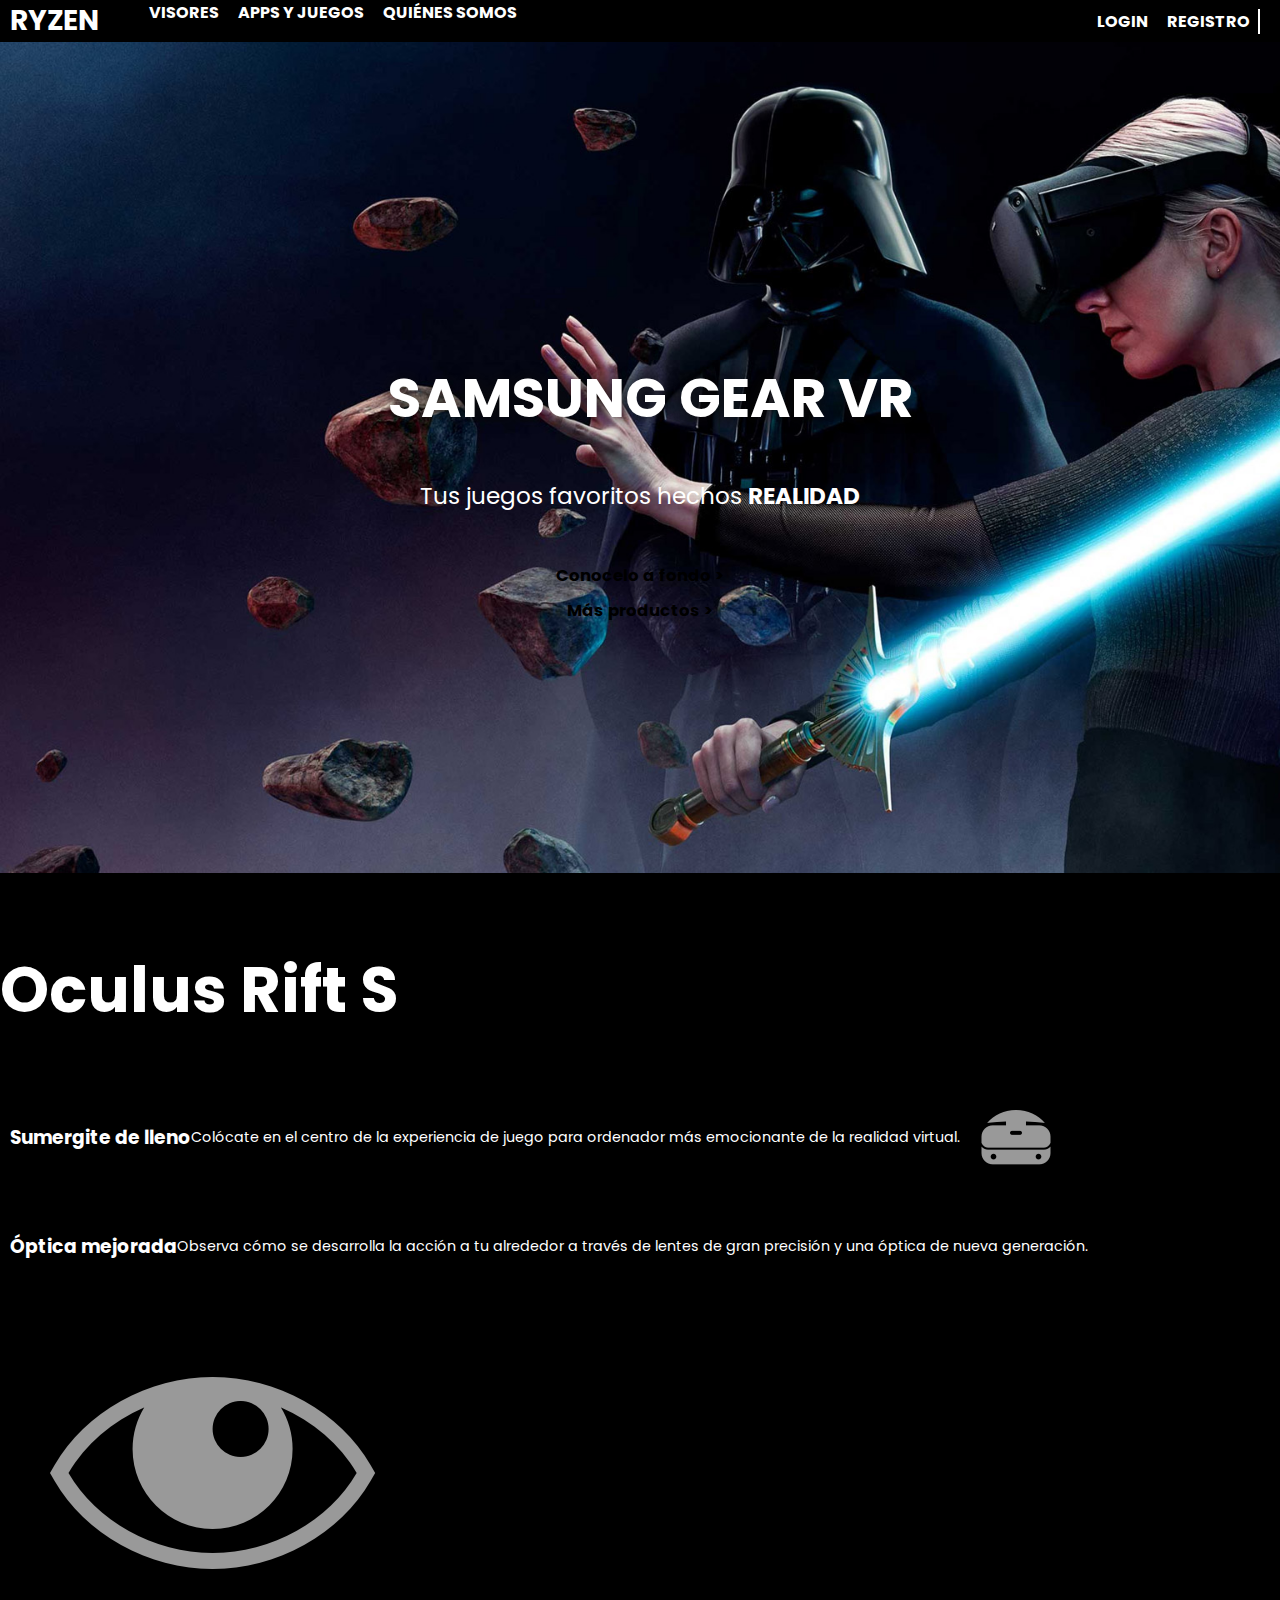
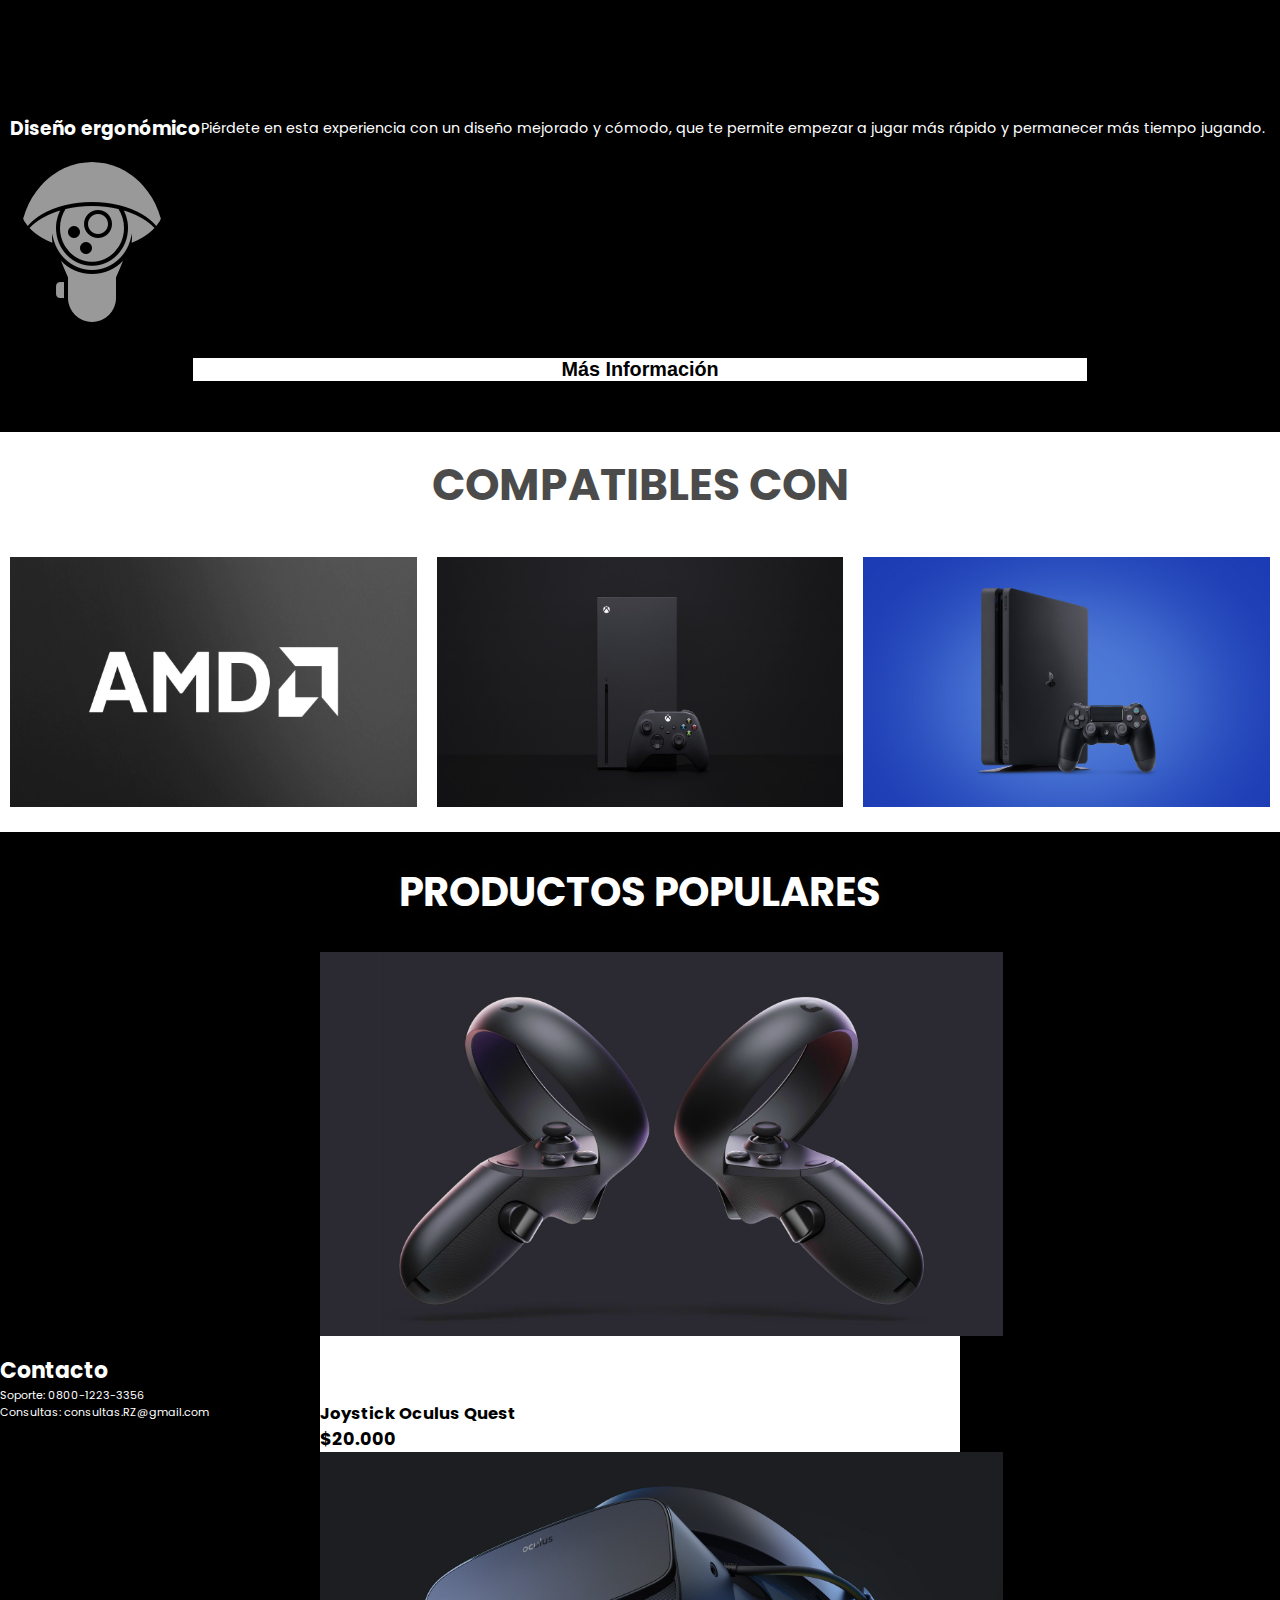
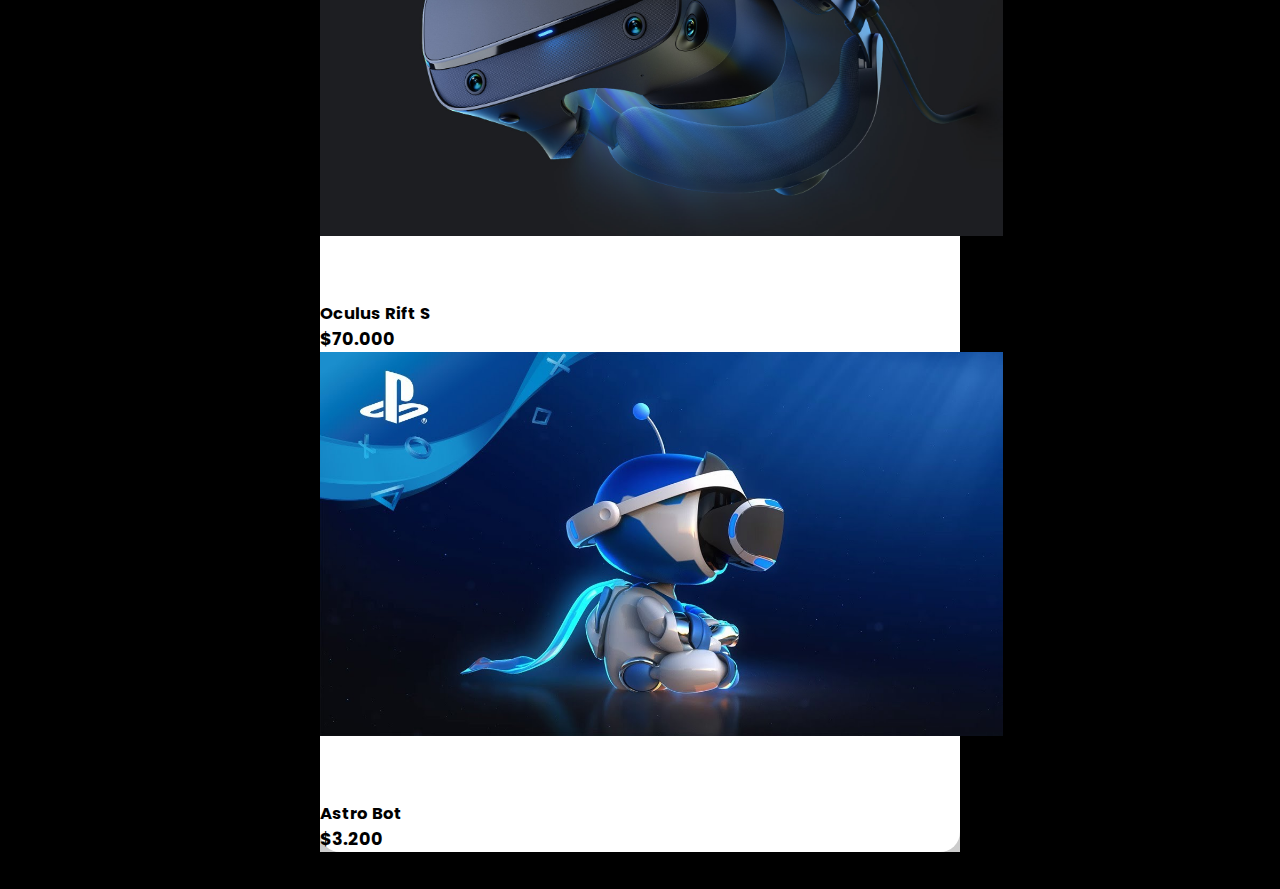
==== commit 13e8b3d6: "Ajustes segunda sección home." ====
--- a/index.html
+++ b/index.html
@@ -25,13 +25,13 @@
 <body>
 
     <!-- Header -->
-    
+
     <header class='desktop-header' id='hero'>
         <div class='container col-xl-11 cabecera'>
             <nav class='row navbar navegacion navbar-dark'>
     
                 <span class='logo'>
-                    <p style='margin-bottom: 0;'><a href='/'>RYZEN</a></p>
+                    <p style='margin-bottom: 0;'><a href='index.html'>RYZEN</a></p>
                 </span>
                 <ul style='margin-bottom: 0;'>
                     <li class='nav-item active'><a href='categories-visors.html'>VISORES</a></li>
@@ -68,10 +68,10 @@
             <li><a href='register.html'><span class='iconos'><i class='fas fa-search'></i></span>Registro</a></li>
             <li><a href='/perfil'><span class='iconos'><i class='fas fa-search'></i></span>Perfil</a></li>
             <li><a href='about-us.html'><span class='iconos'><i class='fas fa-search'></i></span>Quienes Somos</a></li>
-            <li><a href='/productos/1'><span class='iconos'><i class='fas fa-search'></i></span>Acer OJO 500</a></li>
-            <li><a href='/productos/2'><span class='iconos'><i class='fas fa-search'></i></span>Oculus Rift S</a></li>
-            <li><a href='/productos/3'><span class='iconos'><i class='fas fa-search'></i></span>Samsung Gear VR</a></li>
-            <li><a href='/productos/4'><span class='iconos'><i class='fas fa-search'></i></span>Joystick Oculus Touch</a>
+            <li><a href='acerOjo.html'><span class='iconos'><i class='fas fa-search'></i></span>Acer OJO 500</a></li>
+            <li><a href='oculusRift.html'><span class='iconos'><i class='fas fa-search'></i></span>Oculus Rift S</a></li>
+            <li><a href='samsungGear.html'><span class='iconos'><i class='fas fa-search'></i></span>Samsung Gear VR</a></li>
+            <li><a href='oculusTouch.html'><span class='iconos'><i class='fas fa-search'></i></span>Joystick Oculus Touch</a>
             </li>
             <li><a href='/productos/5'><span class='iconos'><i class='fas fa-search'></i></span>Astro Bot</a></li>
         </ul>
@@ -85,7 +85,7 @@
     
         <nav class='mobileNavbar navbar navbar-expand-lg'>
             <!-- navbar-light bg-light -->
-            <a class='navbar-brand navLogo' href='/'>RYZEN</a>
+            <a class='navbar-brand navLogo' href='index.html'>RYZEN</a>
     
             <span class='iconos' id='iconoMb'>
                 <i class='fas fa-search' id='icon-search-mb'></i>
@@ -139,10 +139,10 @@
             <li><a href='register.html'><span class='iconos'><i class='fas fa-search'></i></span>Registro</a></li>
             <li><a href='/perfil'><span class='iconos'><i class='fas fa-search'></i></span>Perfil</a></li>
             <li><a href='about-us.html'><span class='iconos'><i class='fas fa-search'></i></span>Quienes Somos</a></li>
-            <li><a href='/productos/1'><span class='iconos'><i class='fas fa-search'></i></span>Acer OJO 500</a></li>
-            <li><a href='/productos/2'><span class='iconos'><i class='fas fa-search'></i></span>Oculus Rift S</a></li>
-            <li><a href='/productos/3'><span class='iconos'><i class='fas fa-search'></i></span>Samsung Gear VR</a></li>
-            <li><a href='/productos/4'><span class='iconos'><i class='fas fa-search'></i></span>Joystick Oculus Touch</a>
+            <li><a href='acerOjo.html'><span class='iconos'><i class='fas fa-search'></i></span>Acer OJO 500</a></li>
+            <li><a href='oculusRift.html'><span class='iconos'><i class='fas fa-search'></i></span>Oculus Rift S</a></li>
+            <li><a href='samsungGear.html'><span class='iconos'><i class='fas fa-search'></i></span>Samsung Gear VR</a></li>
+            <li><a href='oculusTouch.html'><span class='iconos'><i class='fas fa-search'></i></span>Joystick Oculus Touch</a>
             </li>
             <li><a href='/productos/5'><span class='iconos'><i class='fas fa-search'></i></span>Astro Bot</a></li>
         </ul>
@@ -165,7 +165,7 @@
                     <p class="banner-title"><i class="fas fa-vr-cardboard bannerIcon"></i>SAMSUNG GEAR VR</p>
                     <p class="col-12 col-lg-12 banner-txt">Tus juegos favoritos hechos <span style='font-weight: bold; color: white;'>REALIDAD</span></p>
                     <div class="banner-mi-container col-12 col-lg-12">
-                        <span class="banner-mi col-6"><a href="/productos/3">Conocelo a fondo ></a></span>
+                        <span class="banner-mi col-6"><a href="samsungGear.html">Conocelo a fondo ></a></span>
                         <span class="banner-mi col-6"><a href="categories-visors.html">Más productos ></a></span>
                     </div>
                 </div>
@@ -178,7 +178,9 @@
     <!-- Producto Nuevo -->
     <section class="secondContainer container">
         <div class="row">
-            <img class="col-12 col-md-8 col-lg-6" src="https://i.pinimg.com/originals/ff/bc/ae/ffbcae664c8200fb9d334b8973d6cc54.png" alt="">
+            <div class="secondImage col-12 col-lg-6">
+                <img src="https://i.pinimg.com/originals/ff/bc/ae/ffbcae664c8200fb9d334b8973d6cc54.png" alt="">
+            </div>
             <div class="secondContainerInfo col-12 col-lg-6">
                 <p class="producto-home-nom col-12">Oculus Rift S</p>
                 <div class="secondDescription">
@@ -199,7 +201,7 @@
                     </div>
                 </div><br>
                 <div class="btn-mf">
-                    <a href="/productos/2"><button type="button" class="btn btn-mi">Más Información</button></a>
+                    <a href="oculusRift.html"><button type="button" class="btn btn-mi">Más Información</button></a>
                 </div>
             </div>
         </div>
--- a/public/css/styleHome2.css
+++ b/public/css/styleHome2.css
@@ -552,7 +552,14 @@
     display: flex;
     flex-wrap: wrap;
 }
-
+.secondImage{
+    display: flex;
+    align-items: center;
+    justify-content: center;
+}
+.secondImage img{
+    width: 100%;
+}
 .producto-home-nom {
     text-align: right;
     font-size: 4rem; 
@@ -614,12 +621,12 @@
     margin-bottom: 0px;
     padding-left: 0px;
     padding-right: 0px;
-    background: URL('../img/background11.jpg');
+    /* background: URL('../img/background11.jpg'); */
     background-size: cover;
 }
 
 .carouselContainer{
-    background: url('../img/background2.jpg');
+    background: url('https://fondosmil.com/fondo/504.jpg');
     background-attachment: fixed;
     background-position: center;
     background-size: cover;
@@ -660,16 +667,19 @@
 .carousel-caption{
     margin-top: 60px;
 }
-
+.compatibleContainer .subH2{
+    opacity: 0.7;
+}
 .subH2 {
     font-size: 3.7rem;
     text-align: center;
     font-weight: bold;
-    color: silver;
+    /* color: silver; */
+    color: #000;
     margin-bottom: 3%;
     margin-bottom: 30px;
     padding-top: 20px;
-    text-shadow: 0 0 10px black;
+    /* text-shadow: 0 0 10px black; */
     text-transform: uppercase;
 }
 
@@ -709,19 +719,23 @@
     align-content: center;
 }
 
+.btn-mf button{
+    width: 70%;
+}
+
 .btn-mi{
     font-size: 1.8rem;
     background: white;
     color: black;
     font-weight: bold;
     border: 1px solid black;
-    border-radius: 10px;
+    /* border-radius: 10px; */
 }
 
 .btn-mi:hover{
     background: black;
     color: white;
-    border: 1px solid black;
+    border: 1px solid white;
     transition: all 0.3s ease 0s;
 }
 
@@ -746,7 +760,7 @@
         font-size: 3rem;
     }
     .carouselContainer .subH2{
-        font-size: 19px;
+        font-size: 23px;
     }
 }
 
@@ -776,6 +790,9 @@
         display: block;
         align-items: center;
     }
+    .carouselContainer .subH2 {
+        font-size: 28px;
+    }
 }
 
 @media (min-width: 425px){
@@ -783,11 +800,17 @@
         font-size: 3rem;
     }
     .carouselContainer .subH2{
-        font-size: 26px;
+        font-size: 30px;
     }
 }
 
 @media (max-width: 450px){
+    .firstContainer{
+        background: url('../img/NEWVR02.png');
+        background-size: cover;
+        background-position: center;
+        background-attachment: fixed;
+    }
     .carouselIndex{
         width: 90vw;
     }
@@ -800,8 +823,11 @@
     .logo{
         margin-right: 3.7rem;
     }
+    .subH2 {
+    font-size: 4rem;
+    }
     .carouselContainer .subH2{
-        font-size: 30px;
+        font-size: 40px;
     }
 }
 
@@ -824,6 +850,10 @@
     .desktop-header{
         display: none!important;
     }
+    .secondContainer .row img{
+        padding-top: 5px;
+        padding-bottom: 5px;
+    }
     .secondDescriptionContainers{
     margin-top: 10px;
     margin-bottom: 10px;
@@ -834,6 +864,9 @@
 }
 
 @media (min-width: 992px){
+    /* .firstContainer{
+        background-position: unset;
+    } */
     .firstContainerRow{
         display: flex;
         flex-direction: initial;
